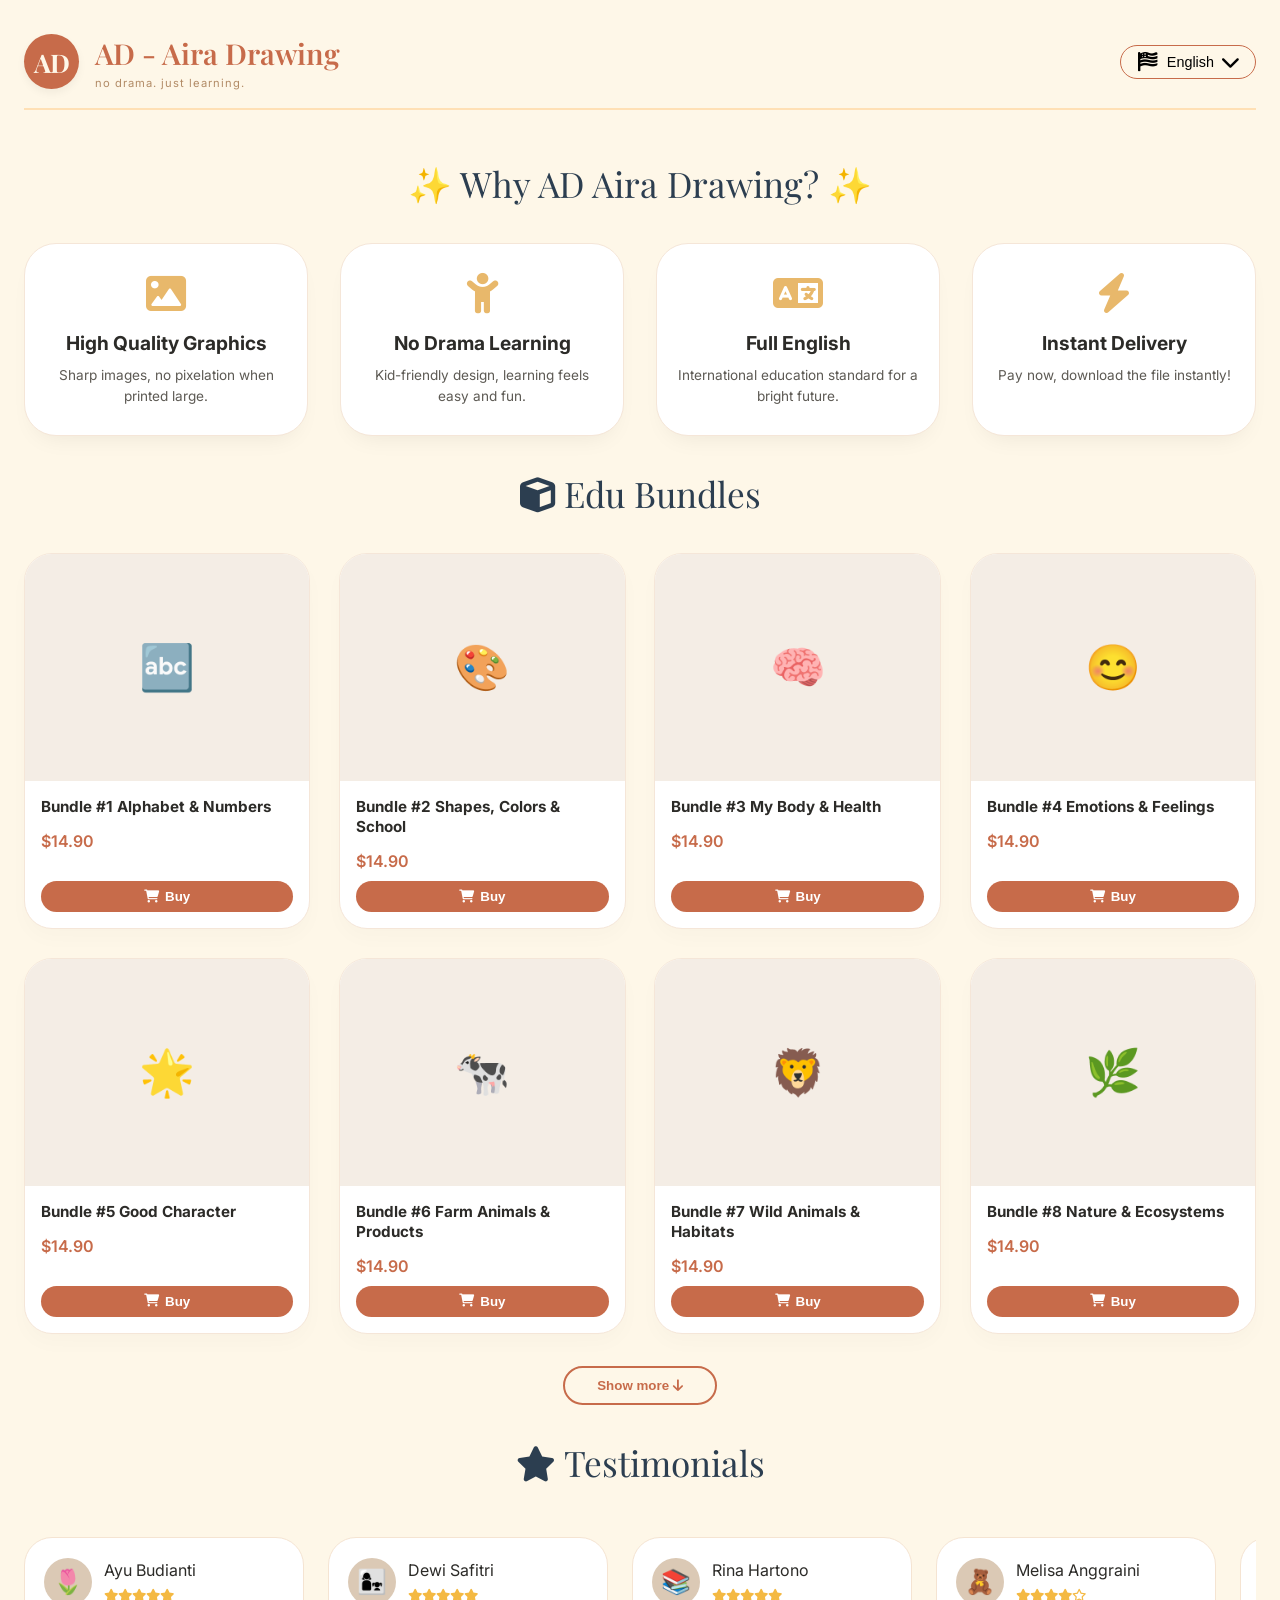
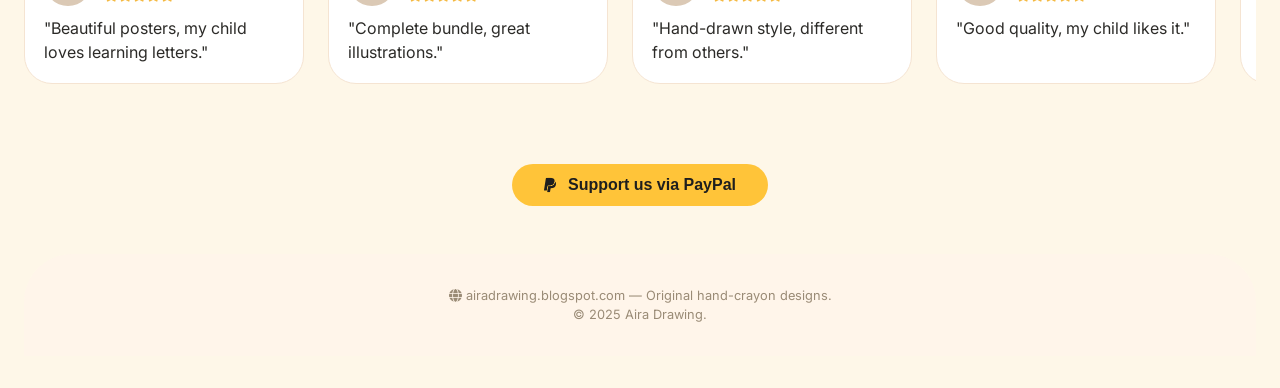
==== index.html @ 743b9f53 "Initial upload" ====
<!DOCTYPE html>
<html lang="en">
<head>
  <meta charset="UTF-8">
  <meta name="viewport" content="width=device-width, initial-scale=1.0, user-scalable=yes">
  <title>AD - Aira Drawing | no drama. just learning.</title>
  <!-- Font Awesome 6 (gratis) -->
  <link rel="stylesheet" href="https://cdnjs.cloudflare.com/ajax/libs/font-awesome/6.0.0-beta3/css/all.min.css">
  <!-- Google Fonts -->
  <link href="https://fonts.googleapis.com/css2?family=Inter:opsz,wght@14..32,300;14..32,400;14..32,500;14..32,600;14..32,700&family=Playfair+Display:wght@400;500;600;700&display=swap" rel="stylesheet">
  <style>
    * {
      margin: 0;
      padding: 0;
      box-sizing: border-box;
    }
    body {
      background: #fef7e8;
      font-family: 'Inter', sans-serif;
      color: #2c2b28;
      line-height: 1.5;
      scroll-behavior: smooth;
    }
    .container {
      max-width: 1280px;
      margin: 0 auto;
      padding: 2rem 1.5rem;
    }
    /* Header */
    .header-flex {
      display: flex;
      justify-content: space-between;
      align-items: center;
      flex-wrap: wrap;
      border-bottom: 2px solid #ffe0b5;
      padding-bottom: 1rem;
      margin-bottom: 2rem;
    }
    .logo-area {
      display: flex;
      align-items: center;
      gap: 1rem;
    }
    .logo-dummy {
      width: 55px;
      height: 55px;
      background: #c76b4a;
      border-radius: 50%;
      display: flex;
      align-items: center;
      justify-content: center;
      font-family: 'Playfair Display', serif;
      font-weight: 700;
      font-size: 1.6rem;
      color: #fef7e8;
      box-shadow: 0 4px 8px rgba(0,0,0,0.05);
    }
    .site-title {
      font-family: 'Playfair Display', serif;
      font-size: 1.8rem;
      font-weight: 600;
      color: #c76b4a;
    }
    .tagline {
      font-size: 0.7rem;
      color: #b28b66;
      letter-spacing: 1px;
    }
    /* Language dropdown dengan bendera */
    .lang-dropdown {
      position: relative;
      display: inline-block;
    }
    .lang-button {
      background: transparent;
      border: 1px solid #c76b4a;
      border-radius: 40px;
      padding: 0.4rem 1rem;
      cursor: pointer;
      font-size: 0.9rem;
      font-weight: 500;
      display: flex;
      align-items: center;
      gap: 8px;
    }
    .lang-button i {
      font-size: 1.2rem;
    }
    .dropdown-content {
      display: none;
      position: absolute;
      right: 0;
      background-color: white;
      min-width: 120px;
      box-shadow: 0 8px 16px rgba(0,0,0,0.1);
      border-radius: 20px;
      z-index: 1;
      overflow: hidden;
      border: 1px solid #f5e4d2;
    }
    .dropdown-content a {
      display: flex;
      align-items: center;
      gap: 8px;
      padding: 8px 16px;
      text-decoration: none;
      color: #2c2b28;
      transition: 0.2s;
    }
    .dropdown-content a:hover {
      background-color: #fef2e8;
    }
    .lang-dropdown:hover .dropdown-content {
      display: block;
    }
    /* Why section - keunggulan produk (modern card grid) */
    .features-section {
      margin: 3rem 0 2rem;
    }
    .section-title {
      font-family: 'Playfair Display', serif;
      font-size: 2.2rem;
      text-align: center;
      margin-bottom: 2rem;
      color: #2c3e50;
    }
    .features-grid {
      display: grid;
      grid-template-columns: repeat(auto-fit, minmax(240px, 1fr));
      gap: 2rem;
    }
    .feature-card {
      background: white;
      border-radius: 32px;
      padding: 1.8rem 1.2rem;
      text-align: center;
      transition: 0.3s;
      border: 1px solid #f5e6d8;
      box-shadow: 0 12px 24px -12px rgba(0,0,0,0.08);
    }
    .feature-card i {
      font-size: 2.5rem;
      color: #e8b86b;
      margin-bottom: 1rem;
    }
    .feature-card h3 {
      font-size: 1.2rem;
      font-weight: 700;
      margin-bottom: 0.5rem;
    }
    .feature-card p {
      font-size: 0.85rem;
      color: #5d5a54;
    }
    /* Products grid */
    .products-grid {
      display: grid;
      grid-template-columns: repeat(4, 1fr);
      gap: 1.8rem;
      margin-bottom: 2rem;
    }
    .product-card {
      background: white;
      border-radius: 28px;
      overflow: hidden;
      box-shadow: 0 10px 20px rgba(0,0,0,0.02);
      border: 1px solid #f5e6d8;
      transition: 0.25s;
      display: flex;
      flex-direction: column;
    }
    .product-card:hover { transform: translateY(-5px); }
    .product-img {
      background: #f4ede5;
      display: flex;
      align-items: center;
      justify-content: center;
      font-size: 2.8rem;
      padding: 1rem 0;
      aspect-ratio: 1 / 0.8;
    }
    .product-info {
      padding: 1rem;
      flex: 1;
      display: flex;
      flex-direction: column;
    }
    .product-title {
      font-weight: 700;
      font-size: 0.95rem;
      margin-bottom: 0.25rem;
      line-height: 1.3;
    }
    .product-price {
      font-weight: 600;
      color: #c76b4a;
      margin: 0.5rem 0;
    }
    .btn-buy {
      background: #c76b4a;
      border: none;
      width: 100%;
      padding: 8px 0;
      border-radius: 40px;
      color: white;
      font-weight: 600;
      cursor: pointer;
      display: flex;
      align-items: center;
      justify-content: center;
      gap: 6px;
      margin-top: auto;
      transition: 0.2s;
    }
    .btn-buy:hover { background: #b25c3e; }
    .load-more-container {
      text-align: center;
      margin: 2rem 0;
    }
    .load-more-btn {
      background: transparent;
      border: 2px solid #c76b4a;
      padding: 10px 32px;
      border-radius: 60px;
      color: #c76b4a;
      font-weight: 600;
      cursor: pointer;
    }
    .spinner {
      display: inline-block;
      width: 20px;
      height: 20px;
      border: 3px solid #ffe0b5;
      border-top: 3px solid #c76b4a;
      border-radius: 50%;
      animation: spin 0.8s linear infinite;
      margin-left: 8px;
      vertical-align: middle;
    }
    @keyframes spin { to { transform: rotate(360deg); } }
    /* Reviews slider */
    .reviews-slider {
      overflow-x: auto;
      display: flex;
      gap: 1.5rem;
      padding: 1rem 0.5rem 2rem;
      scroll-snap-type: x mandatory;
    }
    .review-card {
      flex: 0 0 280px;
      scroll-snap-align: start;
      background: white;
      border-radius: 28px;
      padding: 1.2rem;
      border: 1px solid #f5e4d2;
    }
    .review-header {
      display: flex;
      align-items: center;
      gap: 12px;
      margin-bottom: 10px;
    }
    .avatar {
      width: 48px;
      height: 48px;
      background: #dbc9b5;
      border-radius: 50%;
      display: flex;
      align-items: center;
      justify-content: center;
      font-size: 1.5rem;
    }
    .stars i { color: #f4b942; font-size: 0.8rem; }
    /* PayPal support */
    .support-section {
      text-align: center;
      margin: 3rem 0 1rem;
    }
    .paypal-btn {
      background: #ffc439;
      border: none;
      padding: 12px 32px;
      border-radius: 60px;
      font-weight: 700;
      display: inline-flex;
      align-items: center;
      gap: 12px;
      cursor: pointer;
      transition: 0.2s;
      font-size: 1rem;
      color: #1e1e1e;
    }
    .paypal-btn:hover {
      background: #f0b72a;
      transform: scale(1.02);
    }
    .footer {
      text-align: center;
      margin-top: 3rem;
      padding: 2rem;
      background: #fff5ea;
      border-radius: 48px 48px 0 0;
      color: #9a8b76;
      font-size: 0.8rem;
    }
    @media (max-width: 992px) {
      .products-grid { grid-template-columns: repeat(3,1fr); }
    }
    @media (max-width: 768px) {
      .container { padding: 1rem; }
      .products-grid { grid-template-columns: repeat(2,1fr); gap: 1rem; }
      .logo-dummy { width: 45px; height: 45px; font-size: 1.2rem; }
      .site-title { font-size: 1.3rem; }
      .features-grid { gap: 1rem; }
    }
  </style>
</head>
<body>
<div class="container">
  <div class="header-flex">
    <div class="logo-area">
      <div class="logo-dummy">AD</div>
      <div>
        <div class="site-title">AD - Aira Drawing</div>
        <div class="tagline">no drama. just learning.</div>
      </div>
    </div>
    <div class="lang-dropdown">
      <button class="lang-button" id="currentLangBtn">
        <i class="fas fa-flag-usa" id="currentFlag"></i> <span id="currentLangText">English</span> <i class="fas fa-chevron-down"></i>
      </button>
      <div class="dropdown-content">
        <a href="#" data-lang="en" data-flag="usa" data-text="English"><i class="fas fa-flag-usa"></i> English</a>
        <a href="#" data-lang="id" data-flag="id" data-text="Indonesia"><i class="fas fa-flag-id"></i> Indonesia</a>
      </div>
    </div>
  </div>

  <!-- Keunggulan produk (4 card modern) -->
  <div class="features-section">
    <div class="section-title">✨ <span data-i18n="why_title">Why AD Aira Drawing?</span> ✨</div>
    <div class="features-grid">
      <div class="feature-card"><i class="fas fa-image"></i><h3 data-i18n="feat1_title">High Quality Graphics</h3><p data-i18n="feat1_desc">Gambar tajam, tidak pecah saat dicetak ukuran besar.</p></div>
      <div class="feature-card"><i class="fas fa-child"></i><h3 data-i18n="feat2_title">No Drama Learning</h3><p data-i18n="feat2_desc">Desain ramah anak, bikin belajar nggak terasa terbebani.</p></div>
      <div class="feature-card"><i class="fas fa-language"></i><h3 data-i18n="feat3_title">Full English</h3><p data-i18n="feat3_desc">Standar edukasi internasional untuk masa depan cemerlang.</p></div>
      <div class="feature-card"><i class="fas fa-bolt"></i><h3 data-i18n="feat4_title">Instant Delivery</h3><p data-i18n="feat4_desc">Bayar sekarang, langsung download filenya detik itu juga!</p></div>
    </div>
  </div>

  <div class="section-title"><i class="fas fa-cube"></i> <span data-i18n="bundles_title"></span></div>
  <div id="productsContainer" class="products-grid"></div>
  <div class="load-more-container">
    <button id="loadMoreBtn" class="load-more-btn"><span data-i18n="load_more"></span> <i class="fas fa-arrow-down"></i></button>
  </div>

  <div class="section-title"><i class="fas fa-star"></i> <span data-i18n="testimonials"></span></div>
  <div class="reviews-slider" id="reviewsSlider"></div>

  <div class="support-section">
    <button id="paypalSupportBtn" class="paypal-btn"><i class="fab fa-paypal"></i> <span data-i18n="support_us">Support us via PayPal</span></button>
  </div>

  <div class="footer">
    <i class="fas fa-globe"></i> airadrawing.blogspot.com — <span data-i18n="footer"></span><br>
    &copy; 2025 Aira Drawing.
  </div>
</div>

<script>
// ======================== DATA PRODUK (19 BUNDLE) ========================
const allProducts = [
  { id:1, name_en:"Bundle #1 Alphabet & Numbers", name_id:"Bundle #1 Alfabet & Angka", price:"$14.90", icon:"🔤" },
  { id:2, name_en:"Bundle #2 Shapes, Colors & School", name_id:"Bundle #2 Bentuk, Warna & Sekolah", price:"$14.90", icon:"🎨" },
  { id:3, name_en:"Bundle #3 My Body & Health", name_id:"Bundle #3 Tubuh & Kesehatan", price:"$14.90", icon:"🧠" },
  { id:4, name_en:"Bundle #4 Emotions & Feelings", name_id:"Bundle #4 Emosi & Perasaan", price:"$14.90", icon:"😊" },
  { id:5, name_en:"Bundle #5 Good Character", name_id:"Bundle #5 Karakter Baik", price:"$14.90", icon:"🌟" },
  { id:6, name_en:"Bundle #6 Farm Animals & Products", name_id:"Bundle #6 Hewan Ternak & Produk", price:"$14.90", icon:"🐄" },
  { id:7, name_en:"Bundle #7 Wild Animals & Habitats", name_id:"Bundle #7 Hewan Liar & Habitat", price:"$14.90", icon:"🦁" },
  { id:8, name_en:"Bundle #8 Nature & Ecosystems", name_id:"Bundle #8 Alam & Ekosistem", price:"$14.90", icon:"🌿" },
  { id:9, name_en:"Bundle #9 Food & Nutrition", name_id:"Bundle #9 Makanan & Gizi", price:"$14.90", icon:"🥗" },
  { id:10, name_en:"Bundle #10 Jobs & Professions", name_id:"Bundle #10 Pekerjaan & Profesi", price:"$14.90", icon:"👩‍⚕️" },
  { id:11, name_en:"Bundle #11 Transportation", name_id:"Bundle #11 Transportasi", price:"$14.90", icon:"🚗" },
  { id:12, name_en:"Bundle #12 Space & Beyond", name_id:"Bundle #12 Luar Angkasa", price:"$14.90", icon:"🚀" },
  { id:13, name_en:"Bundle #13 Paper Crafts", name_id:"Bundle #13 Kerajinan Kertas", price:"$12.90", icon:"✂️" },
  { id:14, name_en:"Bundle #14 Insects & Bugs", name_id:"Bundle #14 Serangga", price:"$14.90", icon:"🐞" },
  { id:15, name_en:"Bundle #15 Around the World", name_id:"Bundle #15 Keliling Dunia", price:"$16.90", icon:"🌍" },
  { id:16, name_en:"Bundle #16 Music & Instruments", name_id:"Bundle #16 Musik & Alat", price:"$14.90", icon:"🎵" },
  { id:17, name_en:"Bundle #17 Sports & Moves", name_id:"Bundle #17 Olahraga & Gerak", price:"$14.90", icon:"⚽" },
  { id:18, name_en:"Bundle #18 Mythology & Magic", name_id:"Bundle #18 Mitologi & Sihir", price:"$15.90", icon:"🦄" },
  { id:19, name_en:"Bundle #19 Daily Routines", name_id:"Bundle #19 Rutinitas Harian", price:"$12.90", icon:"⏰" }
];

// ======================== REVIEWS (7) ========================
const reviewsData = [
  { avatar:"🌷", name_en:"Ayu Budianti", name_id:"Ayu Budianti", stars:5, text_en:"Beautiful posters, my child loves learning letters.", text_id:"Posternya cantik, anak saya suka belajar huruf." },
  { avatar:"👩‍👧", name_en:"Dewi Safitri", name_id:"Dewi Safitri", stars:5, text_en:"Complete bundle, great illustrations.", text_id:"Bundle lengkap, ilustrasi bagus." },
  { avatar:"📚", name_en:"Rina Hartono", name_id:"Rina Hartono", stars:5, text_en:"Hand-drawn style, different from others.", text_id:"Gaya hand-drawn, beda dari yang lain." },
  { avatar:"🧸", name_en:"Melisa Anggraini", name_id:"Melisa Anggraini", stars:4, text_en:"Good quality, my child likes it.", text_id:"Kualitas bagus, anak saya suka." },
  { avatar:"👨‍👦", name_en:"Fajar Setiawan", name_id:"Fajar Setiawan", stars:5, text_en:"Worth it, can print many times.", text_id:"Seharga, bisa print berkali-kali." },
  { avatar:"✨", name_en:"Sinta Paramitha", name_id:"Sinta Paramitha", stars:5, text_en:"LOVE IT! Aesthetic design.", text_id:"SUKA BANGET! Desain estetik." },
  { avatar:"🖍️", name_en:"Lia Kusuma", name_id:"Lia Kusuma", stars:5, text_en:"Perfect for easily bored kids.", text_id:"Cocok untuk anak yang mudah bosan." }
];

// ======================== BAHASA ========================
const i18n = {
  en: {
    why_title: "Why AD Aira Drawing?",
    feat1_title: "High Quality Graphics", feat1_desc: "Sharp images, no pixelation when printed large.",
    feat2_title: "No Drama Learning", feat2_desc: "Kid-friendly design, learning feels easy and fun.",
    feat3_title: "Full English", feat3_desc: "International education standard for a bright future.",
    feat4_title: "Instant Delivery", feat4_desc: "Pay now, download the file instantly!",
    bundles_title: "Edu Bundles",
    testimonials: "Testimonials",
    load_more: "Show more",
    footer: "Original hand-crayon designs.",
    support_us: "Support us via PayPal"
  },
  id: {
    why_title: "Kenapa AD Aira Drawing?",
    feat1_title: "High Quality Graphics", feat1_desc: "Gambar tajam, tidak pecah saat dicetak ukuran besar.",
    feat2_title: "No Drama Learning", feat2_desc: "Desain ramah anak, bikin belajar nggak terasa terbebani.",
    feat3_title: "Full English", feat3_desc: "Standar edukasi internasional untuk masa depan cemerlang.",
    feat4_title: "Instant Delivery", feat4_desc: "Bayar sekarang, langsung download filenya detik itu juga!",
    bundles_title: "Paket Edukasi",
    testimonials: "Testimoni",
    load_more: "Tampilkan lebih banyak",
    footer: "Desain asli hand-crayon.",
    support_us: "Dukung kami via PayPal"
  }
};

let currentLang = "en";
let currentIndex = 0;
const itemsPerLoad = 8;
let isLoading = false;
const container = document.getElementById("productsContainer");
const loadBtn = document.getElementById("loadMoreBtn");
const sliderContainer = document.getElementById("reviewsSlider");

function renderProducts(productsToRender, lang) {
  for (let p of productsToRender) {
    const name = lang === "en" ? p.name_en : p.name_id;
    const card = document.createElement("div");
    card.className = "product-card";
    card.innerHTML = `
      <div class="product-img"><span style="font-size:2.8rem;">${p.icon}</span></div>
      <div class="product-info">
        <div class="product-title">${name}</div>
        <div class="product-price">${p.price}</div>
        <button class="btn-buy" data-name="${name.replace(/&/g, "&amp;")}"><i class="fas fa-cart-shopping"></i> ${lang === "en" ? "Buy" : "Beli"}</button>
      </div>
    `;
    container.appendChild(card);
  }
  document.querySelectorAll(".btn-buy").forEach(btn => {
    btn.addEventListener("click", (e) => {
      alert(currentLang === "en" ? `Thank you! Product "${btn.dataset.name}" will be available soon. Visit airadrawing.blogspot.com` : `Terima kasih! Produk "${btn.dataset.name}" akan segera tersedia. Kunjungi airadrawing.blogspot.com`);
    });
  });
}

function loadNextBatch() {
  if (isLoading) return;
  if (currentIndex >= allProducts.length) {
    loadBtn.style.display = "none";
    return;
  }
  isLoading = true;
  const originalHtml = loadBtn.innerHTML;
  loadBtn.innerHTML = (currentLang === "en" ? "Loading" : "Memuat") + ' <span class="spinner"></span>';
  loadBtn.disabled = true;
  setTimeout(() => {
    const next = allProducts.slice(currentIndex, currentIndex + itemsPerLoad);
    renderProducts(next, currentLang);
    currentIndex += itemsPerLoad;
    loadBtn.innerHTML = originalHtml;
    loadBtn.disabled = false;
    isLoading = false;
    if (currentIndex >= allProducts.length) loadBtn.style.display = "none";
  }, 300);
}

function resetProducts() {
  container.innerHTML = "";
  currentIndex = 0;
  loadBtn.style.display = "inline-block";
  loadNextBatch();
}

function renderReviews(lang) {
  sliderContainer.innerHTML = "";
  for (let rev of reviewsData) {
    const name = lang === "en" ? rev.name_en : rev.name_id;
    const text = lang === "en" ? rev.text_en : rev.text_id;
    let stars = "";
    for (let s=0; s<rev.stars; s++) stars += '<i class="fas fa-star"></i>';
    for (let s=rev.stars; s<5; s++) stars += '<i class="far fa-star"></i>';
    const card = document.createElement("div");
    card.className = "review-card";
    card.innerHTML = `
      <div class="review-header"><div class="avatar">${rev.avatar}</div><div><div class="reviewer-name">${name}</div><div class="stars">${stars}</div></div></div>
      <div class="review-text">"${text}"</div>
    `;
    sliderContainer.appendChild(card);
  }
}

function updateLanguageUI(lang) {
  document.querySelectorAll("[data-i18n]").forEach(el => {
    const key = el.getAttribute("data-i18n");
    if (i18n[lang][key]) el.innerText = i18n[lang][key];
  });
  const loadMoreSpan = loadBtn.querySelector("span");
  if (loadMoreSpan) loadMoreSpan.innerText = i18n[lang].load_more;
  // update flag and text on dropdown button
  const flagElem = document.getElementById("currentFlag");
  const textElem = document.getElementById("currentLangText");
  if (lang === "en") {
    flagElem.className = "fas fa-flag-usa";
    textElem.innerText = "English";
  } else {
    flagElem.className = "fas fa-flag-id";
    textElem.innerText = "Indonesia";
  }
}

function setLanguage(lang) {
  currentLang = lang;
  updateLanguageUI(lang);
  resetProducts();
  renderReviews(lang);
}

// Deteksi IP otomatis
function detectLanguageByIP() {
  fetch("https://ipapi.co/json/")
    .then(res => res.json())
    .then(data => {
      const country = data.country_code;
      let detected = country === "ID" ? "id" : "en";
      setLanguage(detected);
    })
    .catch(() => {
      const browserLang = navigator.language;
      let fallback = browserLang.startsWith("id") ? "id" : "en";
      setLanguage(fallback);
    });
}

// Event listeners untuk dropdown
document.querySelectorAll(".dropdown-content a").forEach(link => {
  link.addEventListener("click", (e) => {
    e.preventDefault();
    const lang = link.getAttribute("data-lang");
    setLanguage(lang);
  });
});

// Support PayPal button
document.getElementById("paypalSupportBtn").addEventListener("click", () => {
  // Ganti dengan link PayPal lo nanti
  window.open("https://www.paypal.com/donate?hosted_button_id=YOUR_ID", "_blank");
  alert(currentLang === "en" ? "Redirecting to PayPal. Thank you for your support!" : "Mengarahkan ke PayPal. Terima kasih dukungannya!");
});

loadBtn.addEventListener("click", loadNextBatch);
detectLanguageByIP();
</script>
</body>
</html>
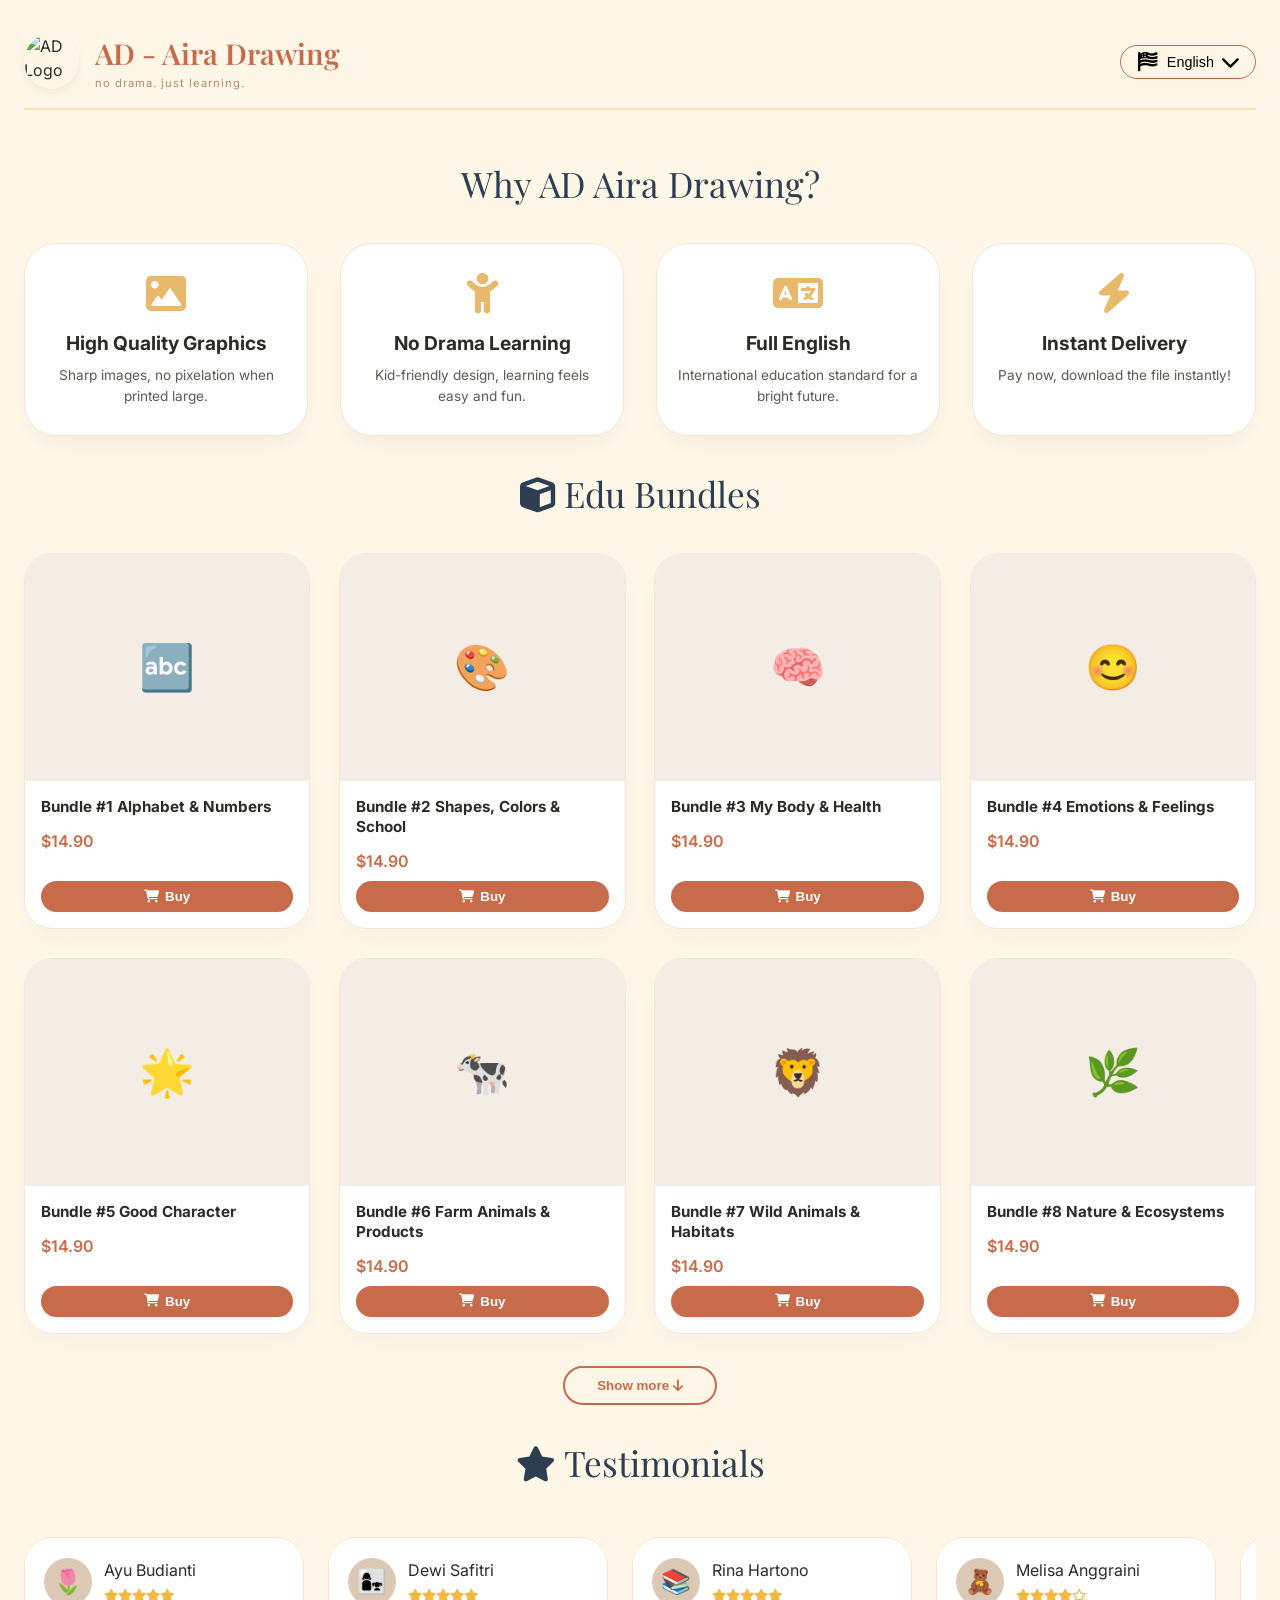
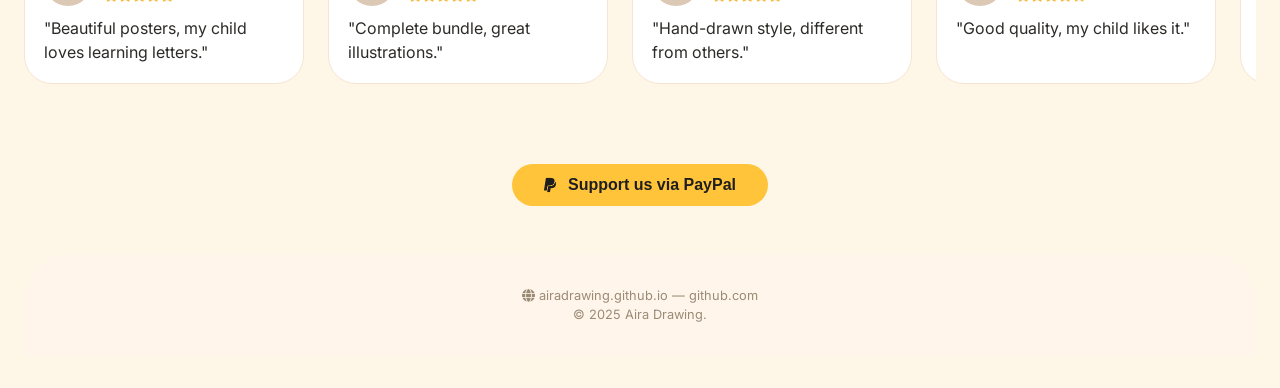
==== commit f44f0263: "Initial upload" ====
--- a/index.html
+++ b/index.html
@@ -1,9 +1,29 @@
 <!DOCTYPE html>
 <html lang="en">
 <head>
+  <link rel="icon" type="image/png" href="https://blogger.googleusercontent.com/img/b/R29vZ2xl/AVvXsEgC8hEmeVbMvIvortmbY8pgLrShbxc3xPbIaUbSHiHRpya-DonE1CwtvjWNB0glP6hFocAwt1Sf-Pg0BTsSw9AX9sNFfuGVzYFfkUUs5v96VIkoQ5SKuNz_BoOuzMF84chG3nLso283DddjVZ_uYtnlUxrbTH9PXPtkYhrEkdZXehuUBQDHfzR03U9IzN0/s192/Aira%20Drawing%20Favico.png">
+  <link rel="apple-touch-icon" href="https://blogger.googleusercontent.com/img/b/R29vZ2xl/AVvXsEgC8hEmeVbMvIvortmbY8pgLrShbxc3xPbIaUbSHiHRpya-DonE1CwtvjWNB0glP6hFocAwt1Sf-Pg0BTsSw9AX9sNFfuGVzYFfkUUs5v96VIkoQ5SKuNz_BoOuzMF84chG3nLso283DddjVZ_uYtnlUxrbTH9PXPtkYhrEkdZXehuUBQDHfzR03U9IzN0/s192/Aira%20Drawing%20Favico.png">
   <meta charset="UTF-8">
   <meta name="viewport" content="width=device-width, initial-scale=1.0, user-scalable=yes">
   <title>AD - Aira Drawing | no drama. just learning.</title>
+<meta name="description" content="Hand-drawn educational posters for kids 3-10 years. Full English, digital download. Fun learning without drama.">
+<meta name="keywords" content="kids posters, educational printable, hand-drawn, alphabet, numbers, English learning, homeschool">
+<meta name="author" content="Aira Drawing">
+<meta name="robots" content="index, follow">
+
+<!-- Open Graph (Facebook/WhatsApp) -->
+<meta property="og:title" content="AD - Aira Drawing | no drama. just learning.">
+<meta property="og:description" content="Hand-drawn educational posters for kids 3-10 years. Full English, digital download. Fun learning without drama.">
+<meta property="og:type" content="website">
+<meta property="og:url" content="https://airadrawing.github.io/">
+<meta property="og:image" content="https://blogger.googleusercontent.com/img/b/R29vZ2xl/AVvXsEgC8hEmeVbMvIvortmbY8pgLrShbxc3xPbIaUbSHiHRpya-DonE1CwtvjWNB0glP6hFocAwt1Sf-Pg0BTsSw9AX9sNFfuGVzYFfkUUs5v96VIkoQ5SKuNz_BoOuzMF84chG3nLso283DddjVZ_uYtnlUxrbTH9PXPtkYhrEkdZXehuUBQDHfzR03U9IzN0/s192/Aira%20Drawing%20Favico.pn">
+<meta property="og:site_name" content="Aira Drawing">
+
+<!-- Twitter Card -->
+<meta name="twitter:card" content="summary_large_image">
+<meta name="twitter:title" content="AD - Aira Drawing | no drama. just learning.">
+<meta name="twitter:description" content="Hand-drawn educational posters for kids 3-10 years. Full English, digital download. Fun learning without drama.">
+<meta name="twitter:image" content="https://blogger.googleusercontent.com/img/b/R29vZ2xl/AVvXsEgC8hEmeVbMvIvortmbY8pgLrShbxc3xPbIaUbSHiHRpya-DonE1CwtvjWNB0glP6hFocAwt1Sf-Pg0BTsSw9AX9sNFfuGVzYFfkUUs5v96VIkoQ5SKuNz_BoOuzMF84chG3nLso283DddjVZ_uYtnlUxrbTH9PXPtkYhrEkdZXehuUBQDHfzR03U9IzN0/s192/Aira%20Drawing%20Favico.pn">
   <!-- Font Awesome 6 (gratis) -->
   <link rel="stylesheet" href="https://cdnjs.cloudflare.com/ajax/libs/font-awesome/6.0.0-beta3/css/all.min.css">
   <!-- Google Fonts -->
@@ -41,20 +61,13 @@
       align-items: center;
       gap: 1rem;
     }
-    .logo-dummy {
-      width: 55px;
-      height: 55px;
-      background: #c76b4a;
-      border-radius: 50%;
-      display: flex;
-      align-items: center;
-      justify-content: center;
-      font-family: 'Playfair Display', serif;
-      font-weight: 700;
-      font-size: 1.6rem;
-      color: #fef7e8;
-      box-shadow: 0 4px 8px rgba(0,0,0,0.05);
-    }
+.logo-img {
+  width: 55px;
+  height: 55px;
+  border-radius: 50%;   /* biar bulat seperti sebelumnya */
+  object-fit: cover;    /* supaya gambar muat tanpa distorsi */
+  box-shadow: 0 4px 8px rgba(0,0,0,0.05);
+}
     .site-title {
       font-family: 'Playfair Display', serif;
       font-size: 1.8rem;
@@ -309,7 +322,6 @@
     @media (max-width: 768px) {
       .container { padding: 1rem; }
       .products-grid { grid-template-columns: repeat(2,1fr); gap: 1rem; }
-      .logo-dummy { width: 45px; height: 45px; font-size: 1.2rem; }
       .site-title { font-size: 1.3rem; }
       .features-grid { gap: 1rem; }
     }
@@ -318,13 +330,14 @@
 <body>
 <div class="container">
   <div class="header-flex">
-    <div class="logo-area">
-      <div class="logo-dummy">AD</div>
-      <div>
-        <div class="site-title">AD - Aira Drawing</div>
-        <div class="tagline">no drama. just learning.</div>
-      </div>
-    </div>
+<div class="logo-area">
+  <img src="https://blogger.googleusercontent.com/img/b/R29vZ2xl/AVvXsEhxeyBF8qsRkGleihxspiS9aiVtbD-UBMrZ8rV_72nyweFG67RlvJONQMHI-cxejwGUEWNS0kDhXKVndRjrN1hJrCosxODmS-NXoqt9RwF2EEaXVVTPVxnIzL20JPJTrIPPNsFbJ41sEldyO9RJnE79xwFIQzM9m_YqkP8QsVA-JZdrs8fsiPNB5pHSDR8/s1254/AD_fav.png" 
+       alt="AD Logo" class="logo-img">
+  <div>
+    <div class="site-title">AD - Aira Drawing</div>
+    <div class="tagline">no drama. just learning.</div>
+  </div>
+</div>
     <div class="lang-dropdown">
       <button class="lang-button" id="currentLangBtn">
         <i class="fas fa-flag-usa" id="currentFlag"></i> <span id="currentLangText">English</span> <i class="fas fa-chevron-down"></i>
@@ -338,7 +351,7 @@
 
   <!-- Keunggulan produk (4 card modern) -->
   <div class="features-section">
-    <div class="section-title">✨ <span data-i18n="why_title">Why AD Aira Drawing?</span> ✨</div>
+    <div class="section-title"><span data-i18n="why_title">Why AD - Aira Drawing?</span></div>
     <div class="features-grid">
       <div class="feature-card"><i class="fas fa-image"></i><h3 data-i18n="feat1_title">High Quality Graphics</h3><p data-i18n="feat1_desc">Gambar tajam, tidak pecah saat dicetak ukuran besar.</p></div>
       <div class="feature-card"><i class="fas fa-child"></i><h3 data-i18n="feat2_title">No Drama Learning</h3><p data-i18n="feat2_desc">Desain ramah anak, bikin belajar nggak terasa terbebani.</p></div>
@@ -361,7 +374,7 @@
   </div>
 
   <div class="footer">
-    <i class="fas fa-globe"></i> airadrawing.blogspot.com — <span data-i18n="footer"></span><br>
+    <i class="fas fa-globe"></i> airadrawing.github.io — <span data-i18n="footer"></span><br>
     &copy; 2025 Aira Drawing.
   </div>
 </div>
@@ -412,7 +425,7 @@
     bundles_title: "Edu Bundles",
     testimonials: "Testimonials",
     load_more: "Show more",
-    footer: "Original hand-crayon designs.",
+    footer: "github.com",
     support_us: "Support us via PayPal"
   },
   id: {
@@ -424,7 +437,7 @@
     bundles_title: "Paket Edukasi",
     testimonials: "Testimoni",
     load_more: "Tampilkan lebih banyak",
-    footer: "Desain asli hand-crayon.",
+    footer: "github.com",
     support_us: "Dukung kami via PayPal"
   }
 };
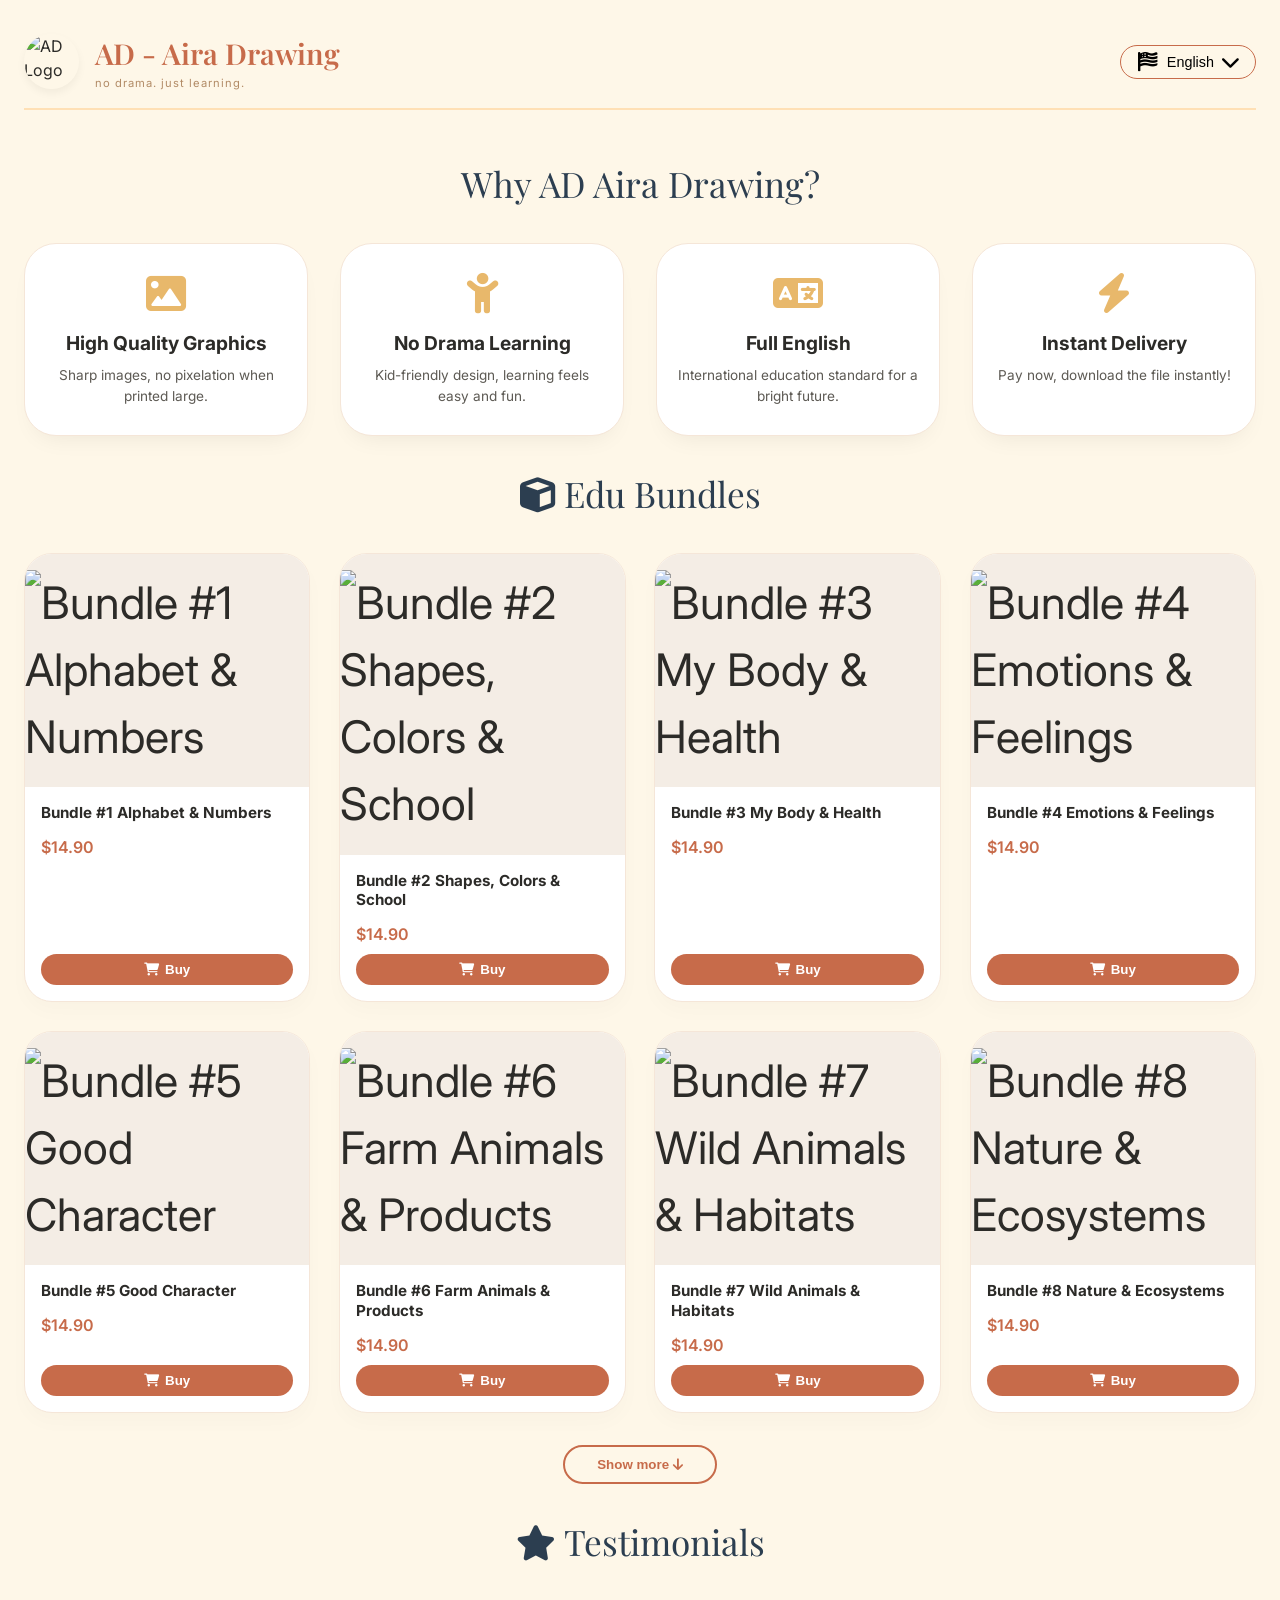
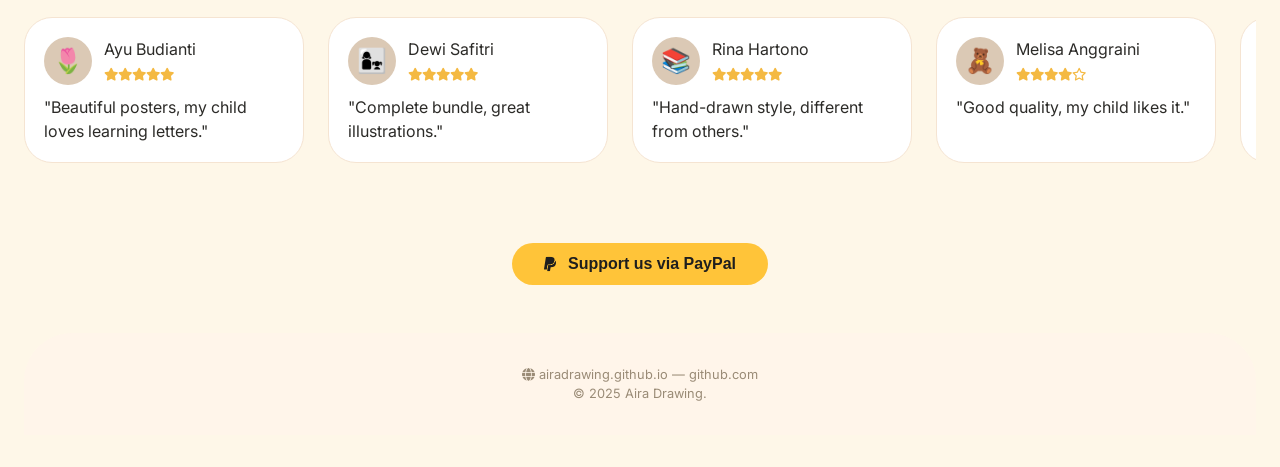
==== commit b9ada127: "Initial upload" ====
--- a/index.html
+++ b/index.html
@@ -343,8 +343,8 @@
         <i class="fas fa-flag-usa" id="currentFlag"></i> <span id="currentLangText">English</span> <i class="fas fa-chevron-down"></i>
       </button>
       <div class="dropdown-content">
-        <a href="#" data-lang="en" data-flag="usa" data-text="English"><i class="fas fa-flag-usa"></i> English</a>
-        <a href="#" data-lang="id" data-flag="id" data-text="Indonesia"><i class="fas fa-flag-id"></i> Indonesia</a>
+        <a href="#" data-lang="en" data-flag="usa" data-text="English">🇬🇧</a>
+        <a href="#" data-lang="id" data-flag="id" data-text="Indonesia">🇮🇩</a>
       </div>
     </div>
   </div>
@@ -382,7 +382,7 @@
 <script>
 // ======================== DATA PRODUK (19 BUNDLE) ========================
 const allProducts = [
-  { id:1, name_en:"Bundle #1 Alphabet & Numbers", name_id:"Bundle #1 Alfabet & Angka", price:"$14.90", icon:"🔤" },
+  { id:1, name_en:"Bundle #1 Alphabet & Numbers", name_id:"Bundle #1 Alfabet & Angka", price:"$14.90", imageUrl:"https://blogger.googleusercontent.com/img/b/R29vZ2xl/AVvXsEjIrWSda1AHooV7OXPe8cj0HGTkAS2itccROtKxkylBpiIAWJKoYVrhP1lBCkkZfPlc3YyeJ102C1N5XrFgk1CQfGGsy_oTQCANXlF7CUrRjWUOW1UJUSVd9TWKDqHgYdtWkxapY8ay_wVVuq9cV_UZkx1JwYC49zZuMhKLzF9IVP-ObZJf8YLte4Azp-Q/s320/%231%20ALPHABET%20&amp;%20NUMBERS.png", checkoutLink:"https://lynk.id/digital_playground/zd948odyje6q" },
   { id:2, name_en:"Bundle #2 Shapes, Colors & School", name_id:"Bundle #2 Bentuk, Warna & Sekolah", price:"$14.90", icon:"🎨" },
   { id:3, name_en:"Bundle #3 My Body & Health", name_id:"Bundle #3 Tubuh & Kesehatan", price:"$14.90", icon:"🧠" },
   { id:4, name_en:"Bundle #4 Emotions & Feelings", name_id:"Bundle #4 Emosi & Perasaan", price:"$14.90", icon:"😊" },
@@ -456,20 +456,36 @@
     const card = document.createElement("div");
     card.className = "product-card";
     card.innerHTML = `
-      <div class="product-img"><span style="font-size:2.8rem;">${p.icon}</span></div>
+      <div class="product-img">
+        <img src="${p.imageUrl}" alt="${name}" style="width:100%; height:100%; object-fit:cover;">
+      </div>
       <div class="product-info">
         <div class="product-title">${name}</div>
         <div class="product-price">${p.price}</div>
-        <button class="btn-buy" data-name="${name.replace(/&/g, "&amp;")}"><i class="fas fa-cart-shopping"></i> ${lang === "en" ? "Buy" : "Beli"}</button>
+        <button class="btn-buy" data-name="${name.replace(/&/g, "&amp;")}" data-link="${p.checkoutLink}">
+          <i class="fas fa-cart-shopping"></i> ${lang === "en" ? "Buy" : "Beli"}
+        </button>
       </div>
     `;
     container.appendChild(card);
   }
+  attachBuyEvents();
+}
+
+function attachBuyEvents() {
   document.querySelectorAll(".btn-buy").forEach(btn => {
-    btn.addEventListener("click", (e) => {
-      alert(currentLang === "en" ? `Thank you! Product "${btn.dataset.name}" will be available soon. Visit airadrawing.blogspot.com` : `Terima kasih! Produk "${btn.dataset.name}" akan segera tersedia. Kunjungi airadrawing.blogspot.com`);
-    });
+    btn.removeEventListener("click", handleBuy);
+    btn.addEventListener("click", handleBuy);
   });
+}
+
+function handleBuy(e) {
+  const link = e.currentTarget.getAttribute("data-link");
+  if (link && link !== "#") {
+    window.open(link, "_blank"); // buka tab baru
+  } else {
+    alert(currentLang === "en" ? "Payment link not available yet. Please contact us." : "Link pembayaran belum tersedia. Hubungi kami.");
+  }
 }
 
 function loadNextBatch() {
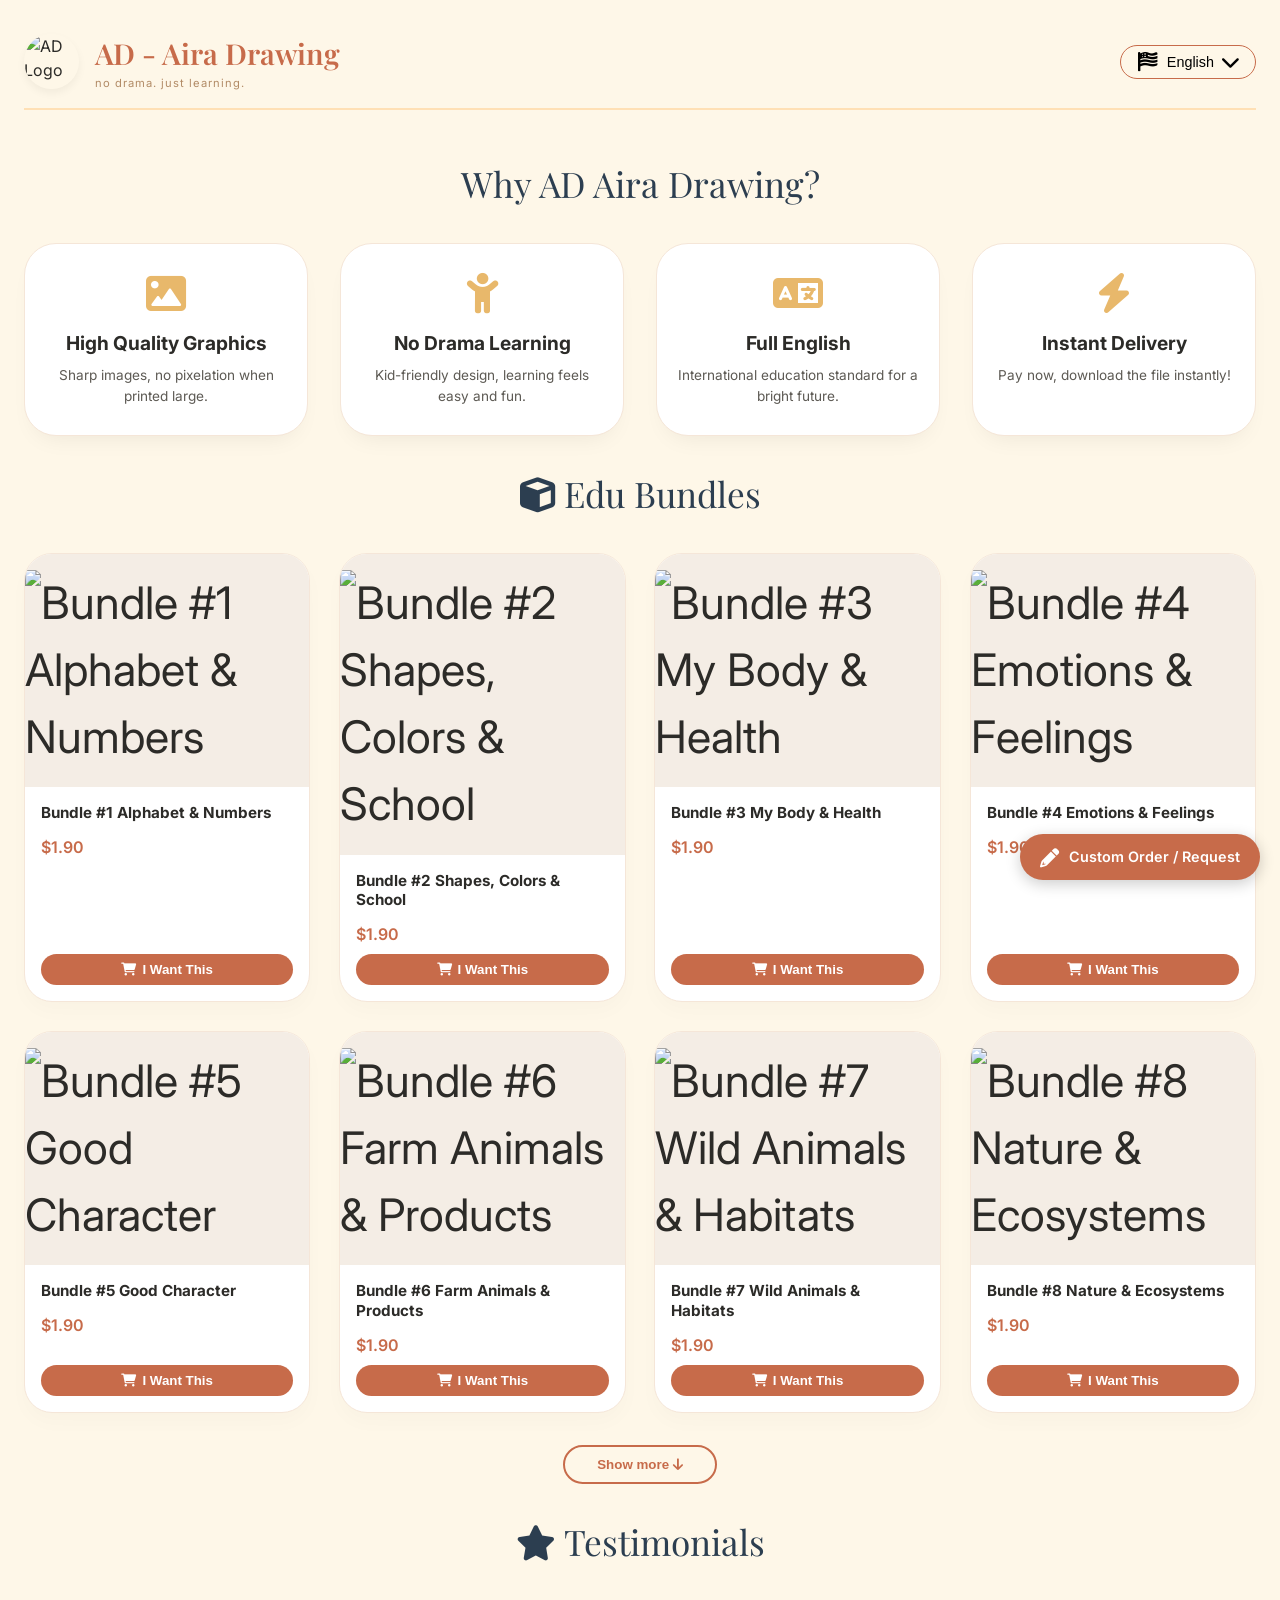
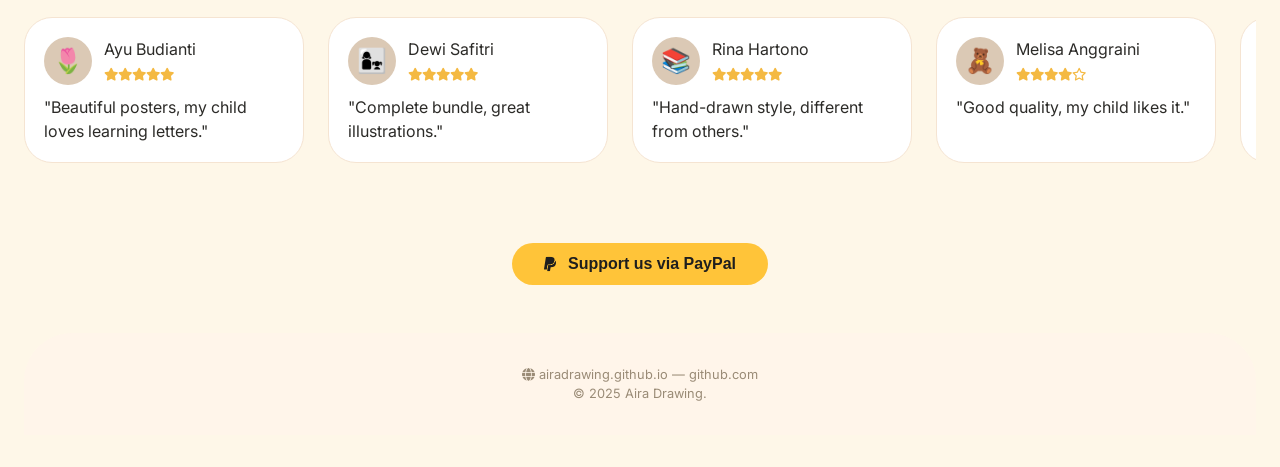
==== commit 3dea2e00: "Update index.html" ====
--- a/index.html
+++ b/index.html
@@ -325,6 +325,123 @@
       .site-title { font-size: 1.3rem; }
       .features-grid { gap: 1rem; }
     }
+      .float-request {
+    position: fixed;
+    bottom: 20px;
+    right: 20px;
+    background: #c76b4a;
+    color: white;
+    padding: 12px 20px;
+    border-radius: 50px;
+    display: flex;
+    align-items: center;
+    gap: 10px;
+    font-weight: 600;
+    box-shadow: 0 4px 15px rgba(0,0,0,0.2);
+    cursor: pointer;
+    z-index: 1000;
+    transition: 0.2s;
+    border: none;
+    font-family: 'Inter', sans-serif;
+    font-size: 0.9rem;
+  }
+  .float-request i {
+    font-size: 1.2rem;
+  }
+  .float-request:hover {
+    background: #b25c3e;
+    transform: scale(1.02);
+  }
+  @media (max-width: 768px) {
+    .float-request {
+      padding: 8px 16px;
+      font-size: 0.8rem;
+      bottom: 15px;
+      right: 15px;
+    }
+  }
+    /* modal background overlay */
+  .modal {
+    display: none;
+    position: fixed;
+    z-index: 2000;
+    left: 0;
+    top: 0;
+    width: 100%;
+    height: 100%;
+    background-color: rgba(0,0,0,0.5);
+    justify-content: center;
+    align-items: center;
+  }
+  .modal-content {
+    background: #fef7e8;
+    border-radius: 32px;
+    max-width: 500px;
+    width: 90%;
+    padding: 2rem;
+    position: relative;
+    border: 1px solid #f5e4d2;
+    box-shadow: 0 20px 40px rgba(0,0,0,0.2);
+    font-family: 'Inter', sans-serif;
+  }
+  .close-modal {
+    position: absolute;
+    top: 15px;
+    right: 20px;
+    font-size: 28px;
+    cursor: pointer;
+    color: #c76b4a;
+  }
+  .modal-content h3 {
+    font-family: 'Playfair Display', serif;
+    color: #2c3e50;
+    margin-bottom: 1.5rem;
+  }
+  .form-group {
+    margin-bottom: 1.2rem;
+  }
+  .form-group label {
+    display: block;
+    font-weight: 600;
+    margin-bottom: 6px;
+    color: #5d5342;
+  }
+  .form-group input, .form-group textarea {
+    width: 100%;
+    padding: 10px 14px;
+    border-radius: 40px;
+    border: 1px solid #f5e6d8;
+    background: white;
+    font-family: 'Inter', sans-serif;
+    outline: none;
+  }
+  .form-group textarea {
+    border-radius: 24px;
+    resize: vertical;
+  }
+  .submit-btn {
+    background: #c76b4a;
+    color: white;
+    border: none;
+    padding: 12px 24px;
+    border-radius: 60px;
+    font-weight: 600;
+    cursor: pointer;
+    width: 100%;
+    transition: 0.2s;
+  }
+  .submit-btn:hover {
+    background: #b25c3e;
+  }
+  .loading-spinner {
+    display: none;
+    text-align: center;
+    margin-top: 1rem;
+  }
+  @media (max-width: 600px) {
+    .modal-content { padding: 1.5rem; }
+  }
+
   </style>
 </head>
 <body>
@@ -382,25 +499,25 @@
 <script>
 // ======================== DATA PRODUK (19 BUNDLE) ========================
 const allProducts = [
-  { id:1, name_en:"Bundle #1 Alphabet & Numbers", name_id:"Bundle #1 Alfabet & Angka", price:"$14.90", imageUrl:"https://blogger.googleusercontent.com/img/b/R29vZ2xl/AVvXsEjIrWSda1AHooV7OXPe8cj0HGTkAS2itccROtKxkylBpiIAWJKoYVrhP1lBCkkZfPlc3YyeJ102C1N5XrFgk1CQfGGsy_oTQCANXlF7CUrRjWUOW1UJUSVd9TWKDqHgYdtWkxapY8ay_wVVuq9cV_UZkx1JwYC49zZuMhKLzF9IVP-ObZJf8YLte4Azp-Q/s320/%231%20ALPHABET%20&amp;%20NUMBERS.png", checkoutLink:"https://lynk.id/digital_playground/zd948odyje6q" },
-  { id:2, name_en:"Bundle #2 Shapes, Colors & School", name_id:"Bundle #2 Bentuk, Warna & Sekolah", price:"$14.90", icon:"🎨" },
-  { id:3, name_en:"Bundle #3 My Body & Health", name_id:"Bundle #3 Tubuh & Kesehatan", price:"$14.90", icon:"🧠" },
-  { id:4, name_en:"Bundle #4 Emotions & Feelings", name_id:"Bundle #4 Emosi & Perasaan", price:"$14.90", icon:"😊" },
-  { id:5, name_en:"Bundle #5 Good Character", name_id:"Bundle #5 Karakter Baik", price:"$14.90", icon:"🌟" },
-  { id:6, name_en:"Bundle #6 Farm Animals & Products", name_id:"Bundle #6 Hewan Ternak & Produk", price:"$14.90", icon:"🐄" },
-  { id:7, name_en:"Bundle #7 Wild Animals & Habitats", name_id:"Bundle #7 Hewan Liar & Habitat", price:"$14.90", icon:"🦁" },
-  { id:8, name_en:"Bundle #8 Nature & Ecosystems", name_id:"Bundle #8 Alam & Ekosistem", price:"$14.90", icon:"🌿" },
-  { id:9, name_en:"Bundle #9 Food & Nutrition", name_id:"Bundle #9 Makanan & Gizi", price:"$14.90", icon:"🥗" },
-  { id:10, name_en:"Bundle #10 Jobs & Professions", name_id:"Bundle #10 Pekerjaan & Profesi", price:"$14.90", icon:"👩‍⚕️" },
-  { id:11, name_en:"Bundle #11 Transportation", name_id:"Bundle #11 Transportasi", price:"$14.90", icon:"🚗" },
-  { id:12, name_en:"Bundle #12 Space & Beyond", name_id:"Bundle #12 Luar Angkasa", price:"$14.90", icon:"🚀" },
-  { id:13, name_en:"Bundle #13 Paper Crafts", name_id:"Bundle #13 Kerajinan Kertas", price:"$12.90", icon:"✂️" },
-  { id:14, name_en:"Bundle #14 Insects & Bugs", name_id:"Bundle #14 Serangga", price:"$14.90", icon:"🐞" },
-  { id:15, name_en:"Bundle #15 Around the World", name_id:"Bundle #15 Keliling Dunia", price:"$16.90", icon:"🌍" },
-  { id:16, name_en:"Bundle #16 Music & Instruments", name_id:"Bundle #16 Musik & Alat", price:"$14.90", icon:"🎵" },
-  { id:17, name_en:"Bundle #17 Sports & Moves", name_id:"Bundle #17 Olahraga & Gerak", price:"$14.90", icon:"⚽" },
-  { id:18, name_en:"Bundle #18 Mythology & Magic", name_id:"Bundle #18 Mitologi & Sihir", price:"$15.90", icon:"🦄" },
-  { id:19, name_en:"Bundle #19 Daily Routines", name_id:"Bundle #19 Rutinitas Harian", price:"$12.90", icon:"⏰" }
+  { id:1, name_en:"Bundle #1 Alphabet & Numbers", name_id:"Bundle #1 Alfabet & Angka", price:"$1.90", imageUrl:"https://blogger.googleusercontent.com/img/b/R29vZ2xl/AVvXsEjIrWSda1AHooV7OXPe8cj0HGTkAS2itccROtKxkylBpiIAWJKoYVrhP1lBCkkZfPlc3YyeJ102C1N5XrFgk1CQfGGsy_oTQCANXlF7CUrRjWUOW1UJUSVd9TWKDqHgYdtWkxapY8ay_wVVuq9cV_UZkx1JwYC49zZuMhKLzF9IVP-ObZJf8YLte4Azp-Q/s320/%231%20ALPHABET%20&amp;%20NUMBERS.png", checkoutLink:"https://lynk.id/digital_playground/zd948odyje6q" },
+  { id:2, name_en:"Bundle #2 Shapes, Colors & School", name_id:"Bundle #2 Bentuk, Warna & Sekolah", price:"$1.90", imageUrl:"https://blogger.googleusercontent.com/img/a/AVvXsEiUT2LODYpZGnnAvN8yDsJTFMVlHODrW01ADFlPkKoA9B1DUy0hD5jBASjbw4bOD-OceBwnbTOzYoDZxVsPvUD4IygIsR0a9vUBC7YaS_Qn7aG7KvOG_KqwtA3T2GTvfRSNBq4AWDVR-LvnRDe62CEaakz_iOxlCx3hBCkIgs-YafnC3CeA1SRBVkl_opYi", checkoutLink:"https://lynk.id/digital_playground/rgozx5k67zwe" },
+  { id:3, name_en:"Bundle #3 My Body & Health", name_id:"Bundle #3 Tubuh & Kesehatan", price:"$1.90", imageUrl:"https://blogger.googleusercontent.com/img/a/AVvXsEito9PC0CvAug9C03GOtNr37n5QL6nn4E0YUQ0L1xwaI78w-S4_ipX6kPfYJs8isjommH60q4sKZkWlksiEXxYlaPU52TD3Drf45UpAImURzM8g0eKtAwGp2bY1HgQv7duPOY16z5Y3pq9qvgZ-fqVtVrpPA-1nhN-AoofZ6C6VangZass8yIIaxisPYWPg", checkoutLink:"https://lynk.id/digital_playground/08yj1pjm680m" },
+  { id:4, name_en:"Bundle #4 Emotions & Feelings", name_id:"Bundle #4 Emosi & Perasaan", price:"$1.90", imageUrl:"https://blogger.googleusercontent.com/img/a/AVvXsEgkHBF3Pn-1TOziHFDl6k6Ni-ljjGiSGVA4JcaqQEMAFtAG8WpxwsG8uBscMqK_yNZ2YDCUK8GsKFZ1Xd1mF6vmTSCLdEEdV-Ap3ARrgN4wCmsnynUzaBO0Ruxt_nt7Wc0Kd9vnL6HXpoh5E0LLq0TJ7oGcxfY2lj8fZHElw_aFEcwBPrTGeBoR9NNrWKPt", checkoutLink:"https://lynk.id/digital_playground/4el7pl0xwppd" },
+  { id:5, name_en:"Bundle #5 Good Character", name_id:"Bundle #5 Karakter Baik", price:"$1.90", imageUrl:"https://blogger.googleusercontent.com/img/a/AVvXsEgscDiNRC9m6Z_fV5EJFCow5LtO9FYaJo8YKy4-AT0d8RGJ7xG6XhETBhwtPfXm0PzPm6_k9vqQMmTy2bVs5DugpyBRkTF6cqerRkULCXt11HT93RP6_JhtKpKWG0RrT4XmbBqATcAu5s6L3XQLIIqD9HnMl8heVhaP6XWm3Hmwc_0J1RxCEXymU0J2_BcC", checkoutLink:"https://lynk.id/digital_playground/jkmx4m2mq5w8" },
+  { id:6, name_en:"Bundle #6 Farm Animals & Products", name_id:"Bundle #6 Hewan Ternak & Produk", price:"$1.90", imageUrl:"https://blogger.googleusercontent.com/img/a/AVvXsEjSJQRjdME-saG3HNAMHRqz9lKpaoPlJVzkcOAmU-FakU0sS5yKupvEsrimC94TyXmSZ6s-xvX5O6IOEqAvxBC09B9ji3KSusbgQPnxS6Z0HDqLtET0yixByKYJeZPCNyIUGV0ES8LXsnQzKf12F7WDXDTGptDRaTpOEqozAzSdCjAmc7ILb2KSKg4WLqIC", checkoutLink:"https://lynk.id/digital_playground/kk0m56o9k820" },
+  { id:7, name_en:"Bundle #7 Wild Animals & Habitats", name_id:"Bundle #7 Hewan Liar & Habitat", price:"$1.90", imageUrl:"https://blogger.googleusercontent.com/img/a/AVvXsEjiqe319OGiuF5ElkYkVfVt4RIlmcs1Mfn1vOu2ibkHT1EbbtZLlnVP569aomgAkk7MbpF9-EX4E28djSLafQ9ZmNUngv4E3wS0r8uwARYs8ZK9NlNpfy9MfjfhqJqH-ubNMdxiYADz7_2NKvQeGLwLICETihbYAv4sqCv32f9G-J94cSijv4m7YsS8oGf7", checkoutLink:"https://lynk.id/digital_playground/772mdxn0n8j6" },
+  { id:8, name_en:"Bundle #8 Nature & Ecosystems", name_id:"Bundle #8 Alam & Ekosistem", price:"$1.90", imageUrl:"https://blogger.googleusercontent.com/img/a/AVvXsEgQKNgLvPNBGM7-zfV56hIgNlnQbI5j5fI5jFISc-XOPBTGJ6maF5X3P6jhkDmE9RBjMafx0jdj_ByeEH8lpItuvSv-ZNH4aONfnmQBeNOg5ZtrCJ2dv6GsnOaPk1ve5F172F5lDEI7dNxqdHVyURUsdyN2EsCrR7QYai614rWl5u2aB2pzbq_AnYfpUJxS", checkoutLink:"https://lynk.id/digital_playground/47e8x0p802zj" },
+  { id:9, name_en:"Bundle #9 Food & Nutrition", name_id:"Bundle #9 Makanan & Gizi", price:"$1.90", imageUrl:"https://blogger.googleusercontent.com/img/a/AVvXsEiWS6yLguZMmvngX3NrTFwB_rORgIscIS5fFa-JuQbDS4eSnyyQshuZD7o-fjqt9RR9h8XVlzzGnKdWveOgGFEm-JidxEBUqrqC57onKh1lBpQsxaqSaOaY8r04TEhGm46Oj_Ef7CrBYMBMdfqqdU8w57eueI0bf3pya5kaZiAMZGpQWQwXHP0Yx3pCOMeZ", checkoutLink:"https://lynk.id/digital_playground/6nyjmqjjxon9" },
+  { id:10, name_en:"Bundle #10 Jobs & Professions", name_id:"Bundle #10 Pekerjaan & Profesi", price:"$1.90", imageUrl:"https://blogger.googleusercontent.com/img/a/AVvXsEg-rQNcYoo9u6d3DIqR0KxkWU6dgRK8htWcKCpoPB2XYwa4zJVniSIWJ-D2pW50a2VdlOwEFyaDi3sT6ThD7VAfKMXT8GbGmzYhlTu3YkMPEs7ZuH07VqnRry0dcC684StGiM1v64Yhg9BkV3eouW0vq_aD-lg82NvVbepRCu6cfmFMwqDyZxeIS_eCagZ6", checkoutLink:"https://lynk.id/digital_playground/z23me593o8r8" },
+  { id:11, name_en:"Bundle #11 Transportation", name_id:"Bundle #11 Transportasi", price:"$1.90", imageUrl:"https://blogger.googleusercontent.com/img/a/AVvXsEg1PE74nLhSJV3At9-S7hDGZ2Dj0CvDsfbik7jNeQdUpOdO12Kape8W0H2YgfDltXyiOQ32bMBQzqGdejSGLPiJTqPmrMDc5z1EUB0VFLLYkyGnLtDqyZfOI3gSbBj2nVlLOKql0kOEZQtctFkx0R8fLBtjHTSXRk9aGFJpC87UNGw0ociAuE4U6Y0iCq-K", checkoutLink:"https://lynk.id/digital_playground/wry6dx5qvkzz" },
+  { id:12, name_en:"Bundle #12 Space & Beyond", name_id:"Bundle #12 Luar Angkasa", price:"$1.90", imageUrl:"https://blogger.googleusercontent.com/img/a/AVvXsEhR2JZ83FO4iSTha8Qu99J7oMZizmg7gS0Syp1uNV81Mkwn8rUQy4DTo-eumGOFkAoLi2DyY_s8X0dugiPBPe0ZUuoPWZIL26fuLBQVYb3gbk2HwAGb4tyGYKhFIKMrYi7LHQ0zQfJYngBdd-AGMTe4laYCpKXDAyDRX6mXcxN4pAdsCEqk_u8-K-uIJI0G", checkoutLink:"https://lynk.id/digital_playground/mz68oj62y84k" },
+  { id:13, name_en:"Bundle #13 Paper Crafts", name_id:"Bundle #13 Kerajinan Kertas", price:"$1.90", imageUrl:"https://blogger.googleusercontent.com/img/a/AVvXsEiaXvxtcZ1IcbsztXsXoI5jrLmtzgBoeSuru9_ypTzxJJX3VcMTH9Maq2bLV83HsOm0ALHn7ckysNXrKhA8B6Qn1et1FP4V-2U0BpgAOieEPrmxuzF3g39UaOC0TvgVn3jBdOtw-O7u-t1RU807tKsV4p2A6ZYmylT50b8gCm5BzOroBwENK8udr60Bm_z_", checkoutLink:"https://lynk.id/digital_playground/q9lnogw32o7w" },
+  { id:14, name_en:"Bundle #14 Insects & Bugs", name_id:"Bundle #14 Serangga", price:"$1.90", imageUrl:"https://blogger.googleusercontent.com/img/a/AVvXsEj6LmGI5YBSC9sbV-xBj6IZ2A4GI6cBWJprqH4kGvZFJDb0SF5pzegQW43lM9cfDdR34lNbbN1_XCiAt41yPuE4s6-b4Arx1C7Cnx_a9TGnpbeURvtzgDYs-epdR7bcxCVNfNadqTdcohlwaVVBsvSITh7KYAV_bwN-jxEZUb1ZbN1360xE2eRZdzmqhO1S", checkoutLink:"https://lynk.id/digital_playground/r5legwz17jge" },
+  { id:15, name_en:"Bundle #15 Around the World", name_id:"Bundle #15 Keliling Dunia", price:"$1.90", imageUrl:"https://blogger.googleusercontent.com/img/a/AVvXsEguVWPvbSMU0SJZYvQkLYkeWyFNTF2iJFXt9yOCyncaxu7jWjbrIOuEsJBqFKBl_4rT9Ab0RK3P-lSYaK6QyHGVXYwKf9navmcgtnoLPmwLuH49CPTTjOdxYa8Q-DqlDtgFF51R6ZNeB2vgvPSED5z57SAblj2UB3ANtT92MnjSxtRmEbiFZ9SvHoC9AGcO", checkoutLink:"https://lynk.id/digital_playground/love4gw7vy4j" },
+  { id:16, name_en:"Bundle #16 Music & Instruments", name_id:"Bundle #16 Musik & Alat", price:"$1.90", imageUrl:"https://blogger.googleusercontent.com/img/a/AVvXsEht52cBeSDT1iCYgehJbojku9Ng5dpsMaQBjIr4NSX8q8eNttVBvzQSeMj_rNDVnO0CawpE8nBukAaYhmIP7-Yg_KGzDOhuSC70B6USrnQnOShqOf3xkRKxxLHMhKvOPdXFnUP-2wI9Gvqw4WIv6DXIZUJvAhXyQVpX3yq7oXV5nw3is-kxbGIoZ9dtFxS3", checkoutLink:"https://lynk.id/digital_playground/qoe416770y70" },
+  { id:17, name_en:"Bundle #17 Sports & Moves", name_id:"Bundle #17 Olahraga & Gerak", price:"$1.90", imageUrl:"https://blogger.googleusercontent.com/img/a/AVvXsEjfwLTrZYOb6zeHpQ4qcsO13ym44U_23KB5THCkXHeCoDyDrZSu5BqWWxo4MGyeiePmdF9Idw4A7F21L84flE_52nKz6oGPT4kAIi1Y4Wja92pPDa6SD23ctqH8JEn27z1mk2zEsuImsuepo5eitcRi0YefyGqRYztY3vYccs93P7hUe_WUzhSQFKvk5zU_", checkoutLink:"https://lynk.id/digital_playground/pwoz4e0krg5v" },
+  { id:18, name_en:"Bundle #18 Home & Family", name_id:"Bundle #18 Rumah & Keluarga", price:"$1.90", imageUrl:"https://blogger.googleusercontent.com/img/a/AVvXsEizU_UWGqNCOQHhT2a3dTnHZz55ygLyYjysMkzi4WWGTJdlD1aog9O4RaGvQMPjmrob2Sf8UX0i2QjulSGYsotZvUld19gatVoPFQZbP9DbyFVjeyQVmdC02hq_XkUrXAVuG38j3ni7yBwjMhk6iRFmZ21ycMZrST71RzNdvBl8q3gUUbstThEzj7iULt_a", checkoutLink:"https://lynk.id/digital_playground/06dj7l93wxog" },
+  { id:19, name_en:"Bundle #19 Ocean & Water Life", name_id:"Bundle #19 Laut dan Kehidupannya", price:"$1.90", imageUrl:"https://blogger.googleusercontent.com/img/a/AVvXsEjTgA-b2f_GGyfs1x1mT2tk3yGKpp6_TYx0Qzd1kd5ee1r-q3pymx1WSpp4ME-oqPFZoYO9RUf807owKjb6VDUdkTs1PS0y15QaOPmxY-AOF52-vZ8Nyi5KU_pXccO-zH8gxwb8kHloVm_-rRcOW857ftCS2jMNYufF01q3mJggW050KT93YEYOAZU6AA9J", checkoutLink:"https://lynk.id/digital_playground/kj9y4xee8pmr" },
 ];
 
 // ======================== REVIEWS (7) ========================
@@ -455,18 +572,21 @@
     const name = lang === "en" ? p.name_en : p.name_id;
     const card = document.createElement("div");
     card.className = "product-card";
-    card.innerHTML = `
-      <div class="product-img">
-        <img src="${p.imageUrl}" alt="${name}" style="width:100%; height:100%; object-fit:cover;">
-      </div>
-      <div class="product-info">
-        <div class="product-title">${name}</div>
-        <div class="product-price">${p.price}</div>
-        <button class="btn-buy" data-name="${name.replace(/&/g, "&amp;")}" data-link="${p.checkoutLink}">
-          <i class="fas fa-cart-shopping"></i> ${lang === "en" ? "Buy" : "Beli"}
-        </button>
-      </div>
-    `;
+card.innerHTML = `
+  <div class="product-img">
+    <img src="${p.imageUrl.replace(/\/s\d+/, '/s400')}" 
+         alt="${name}" 
+         style="width:100%; height:100%; object-fit:cover;"
+         loading="lazy">
+  </div>
+  <div class="product-info">
+    <div class="product-title">${name}</div>
+    <div class="product-price">${p.price}</div>
+    <button class="btn-buy" data-name="${name.replace(/&/g, "&amp;")}" data-link="${p.checkoutLink}">
+      <i class="fas fa-cart-shopping"></i> ${lang === "en" ? "I Want This" : "Beli"}
+    </button>
+  </div>
+`;
     container.appendChild(card);
   }
   attachBuyEvents();
@@ -588,12 +708,101 @@
 // Support PayPal button
 document.getElementById("paypalSupportBtn").addEventListener("click", () => {
   // Ganti dengan link PayPal lo nanti
-  window.open("https://www.paypal.com/donate?hosted_button_id=YOUR_ID", "_blank");
+  window.open("https://paypal.me/airadrawing", "_blank");
   alert(currentLang === "en" ? "Redirecting to PayPal. Thank you for your support!" : "Mengarahkan ke PayPal. Terima kasih dukungannya!");
 });
 
 loadBtn.addEventListener("click", loadNextBatch);
 detectLanguageByIP();
 </script>
+<div class="float-request" id="customRequestBtn">
+  <i class="fas fa-pencil-alt"></i> Custom Order / Request
+</div>
+<div id="customOrderModal" class="modal">
+  <div class="modal-content">
+    <span class="close-modal">&times;</span>
+    <h3>🎨 Custom Order / Request Desain</h3>
+    <form id="customOrderForm" action="https://formsubmit.co/dedebebe921@gmail.com" method="POST">
+      <!-- FormSubmit konfigurasi -->
+      <input type="hidden" name="_subject" value="New Custom Order Request from Aira Drawing">
+      <input type="hidden" name="_captcha" value="true">
+      <input type="hidden" name="_template" value="table">
+      <input type="hidden" name="_next" value="https://airadrawing.github.io/thanks.html"> <!-- optional, biar kosong -->
+
+      <div class="form-group">
+        <label>Nama / Name</label>
+        <input type="text" name="Nama" required>
+      </div>
+      <div class="form-group">
+        <label>Email</label>
+        <input type="email" name="Email" required>
+      </div>
+      <div class="form-group">
+        <label>Request / Pesanan</label>
+        <textarea name="Request" rows="4" placeholder="Example: Dinosaur Poster, A4, full English, custom name..." required></textarea>
+      </div>
+      <button type="submit" class="submit-btn">Send Request</button>
+      <div class="loading-spinner" id="loadingSpinner">⏳ Sending...</div>
+    </form>
+  </div>
+</div>
+
+<script>
+  // Popup logic
+  const modal = document.getElementById('customOrderModal');
+  const requestBtn = document.getElementById('customRequestBtn');
+  const closeBtn = document.querySelector('.close-modal');
+  const form = document.getElementById('customOrderForm');
+  const spinner = document.getElementById('loadingSpinner');
+
+  function openModal() {
+    modal.style.display = 'flex';
+  }
+  function closeModal() {
+    modal.style.display = 'none';
+  }
+
+  if (requestBtn) {
+    requestBtn.addEventListener('click', openModal);
+  } else {
+    console.log("Tombol 'customRequestBtn' tidak ditemukan, pastikan id-nya benar.");
+  }
+
+  closeBtn.addEventListener('click', closeModal);
+  window.addEventListener('click', (e) => {
+    if (e.target === modal) closeModal();
+  });
+
+  // Handle form submit
+  form.addEventListener('submit', function(e) {
+    e.preventDefault();
+    spinner.style.display = 'block';
+    const submitBtn = document.querySelector('.submit-btn');
+    submitBtn.disabled = true;
+
+    fetch(form.action, {
+      method: form.method,
+      body: new FormData(form),
+      headers: { 'Accept': 'application/json' }
+    })
+    .then(response => {
+      spinner.style.display = 'none';
+      if (response.ok) {
+        alert('Thank you.');
+        form.reset();
+        closeModal();
+      } else {
+        alert('Failed to send. try email to dedebebe921@gmail.com');
+      }
+    })
+    .catch(error => {
+      spinner.style.display = 'none';
+      alert('Error: ' + error.message);
+    })
+    .finally(() => {
+      submitBtn.disabled = false;
+    });
+  });
+</script>
 </body>
 </html>
